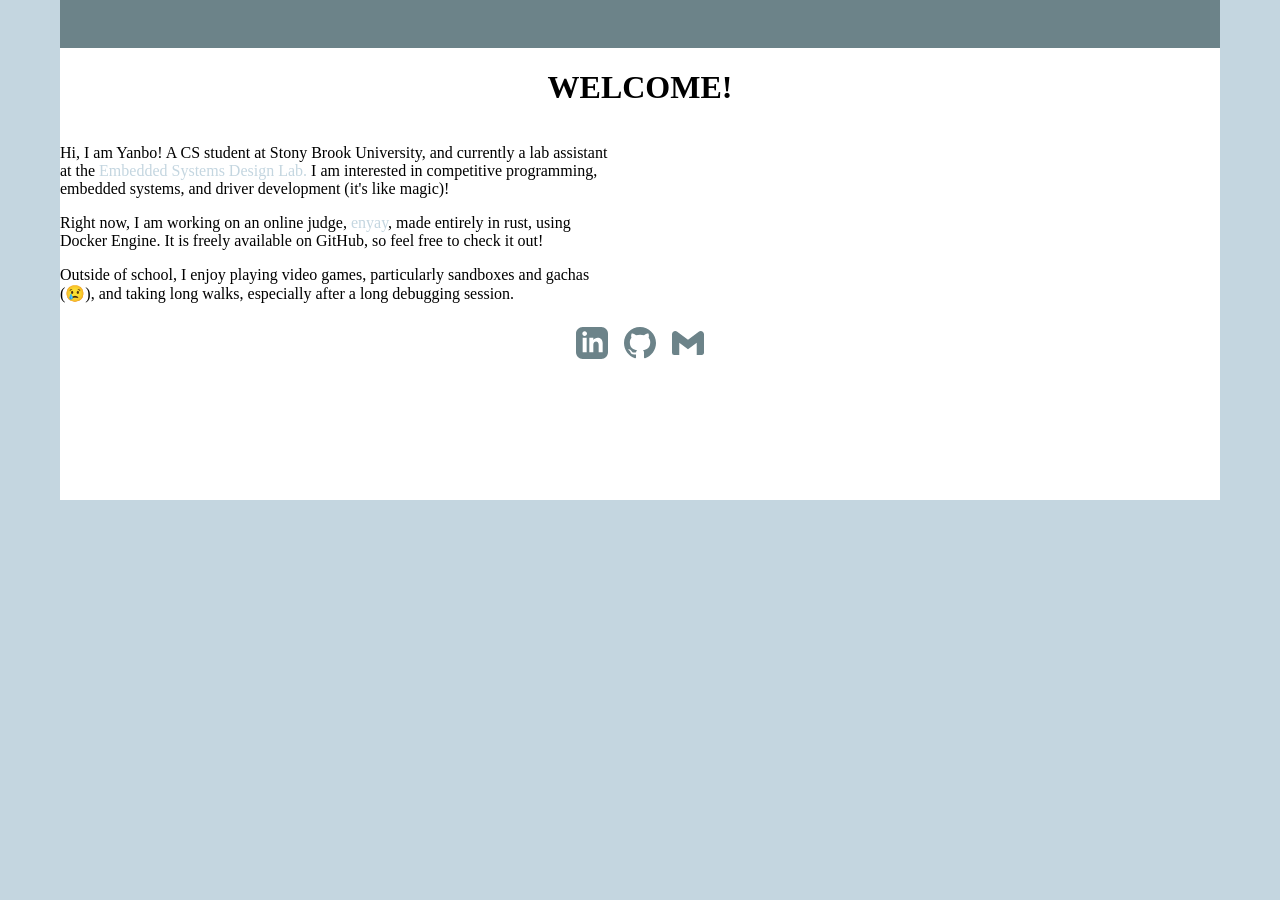
==== index.html @ bcbc1d5e "re-arranged website divs" ====
<!DOCTYPE html>
<html lang="en">
<head>
    <meta charset="UTF-8">
    <meta name="viewport" content="width=device-width, initial-scale=1.0">
    <link rel="icon" href="/assets/favicon.ico">
    <link rel="stylesheet" href="style.css">
    <title>yanbo's website</title>
</head>
<body>
    <div class="page">
        <div class="menu-panel">
        </div>
        <div class="content-panel">
            <div class="title-section">
                <h1>WELCOME!</h1>
            </div>
            <div class="content-section">
                <p>Hi, I am Yanbo! A CS student at Stony Brook University, and currently a lab assistant at the 
                <a href="https://www.stonybrook.edu/commcms/electrical/undergraduate/laboratories/teaching_labs/embedded-systems-lab">Embedded Systems Design Lab.</a>
                I am interested in competitive programming, embedded systems, and driver development (it's like magic)!
                </p>
    
                <p>
                    Right now, I am working on an online judge,  <a href="https://github.com/3nya/enyay-oj">enyay</a>,
                    made entirely in rust, using Docker Engine. It is freely available on GitHub, so feel free to check it out!
                </p>
                <p>Outside of school, I enjoy playing video games, particularly sandboxes and gachas (😢), and taking long walks,
                    especially after a long debugging session.
                </p>
            </div>

            <div class="contact-section">
                <a href="https://www.linkedin.com/in/yanbo-wang-297aa0345/" aria-label="LinkedIn">
                   <svg class="icon" viewBox="0 0 24 24">
                        <path d="M19 0h-14c-2.761 0-5 2.239-5 5v14c0 2.761 2.239 5 5 5h14c2.762 0 5-2.239 5-5v-14c0-2.761-2.238-5-5-5zm-11 19h-3v-11h3v11zm-1.5-12.268c-.966 0-1.75-.79-1.75-1.764s.784-1.764 1.75-1.764 1.75.79 1.75 1.764-.783 1.764-1.75 1.764zm13.5 12.268h-3v-5.604c0-3.368-4-3.113-4 0v5.604h-3v-11h3v1.765c1.396-2.586 7-2.777 7 2.476v6.759z"></path>
                   </svg>
                </a>
                <a href="https://github.com/Yanboww" aria-label="GitHub">
                    <svg class="icon" viewBox="0 0 16 16">
                        <path d="M8 0C3.58 0 0 3.58 0 8C0 11.54 2.29 14.53 5.47 15.59C5.87 15.66 6.02 15.42 6.02 15.21C6.02 15.02 6.01 14.39 6.01 13.72C4 14.09 3.48 13.23 3.32 12.78C3.23 12.55 2.84 11.84 2.5 11.65C2.22 11.5 1.82 11.13 2.49 11.12C3.12 11.11 3.57 11.7 3.72 11.94C4.44 13.15 5.59 12.81 6.05 12.6C6.12 12.08 6.33 11.73 6.56 11.53C4.78 11.33 2.92 10.64 2.92 7.58C2.92 6.71 3.23 5.99 3.74 5.43C3.66 5.23 3.38 4.41 3.82 3.31C3.82 3.31 4.49 3.1 6.02 4.13C6.66 3.95 7.34 3.86 8.02 3.86C8.7 3.86 9.38 3.95 10.02 4.13C11.55 3.09 12.22 3.31 12.22 3.31C12.66 4.41 12.38 5.23 12.3 5.43C12.81 5.99 13.12 6.7 13.12 7.58C13.12 10.65 11.25 11.33 9.47 11.53C9.76 11.78 10.01 12.26 10.01 13.01C10.01 14.08 10 14.94 10 15.21C10 15.42 10.15 15.67 10.55 15.59C13.71 14.53 16 11.53 16 8C16 3.58 12.42 0 8 0Z"></path>
                    </svg>
                </a>
                <a href="mailto:yanbo.wang.1@stonybrook.edu">
                    <svg class="icon" viewBox="0 0 24 24">
                        <path d="M24 5.457v13.909c0 .904-.732 1.636-1.636 1.636h-3.819V11.73L12 16.64l-6.545-4.91v9.273H1.636A1.636 1.636 0 0 1 0 19.366V5.457c0-2.023 2.309-3.178 3.927-1.964L5.455 4.64 12 9.548l6.545-4.91 1.528-1.145C21.69 2.28 24 3.434 24 5.457z"></path>
                    </svg>
                </a>
            </div>
        </div>
    </div>
<script src="app.js"></script>
</body>
</html>
---- style.css ----
:root{
    --accent: #6c8389;
    --accent-light: #c4d6e0;
    --filler: #FFF9C4;
}

body{
    margin: 0;
    background-color: var(--accent-light);
}

.menu-panel{
    background-color: var(--accent);
    width: 100%;
    min-height: 48px;
}

.page{
    width: min(1160px, 100vw);
    background-color: white;
    min-height: 500px;
    overflow-x: auto;
    overflow-y: auto;
    margin: 0 auto;
}

.title-section,
.contact-section{
    display: flex;
    justify-content: center;
}

.content-section{
    justify-self: center;
}

.icon{
    padding: 8px;
}

.page p{
    max-width: 70ch;
}

.icon{
    width: 32px;
    height: 32px;
    fill: var(--accent);
}

a{
    text-decoration: none;
    color: var(--accent-light);
}
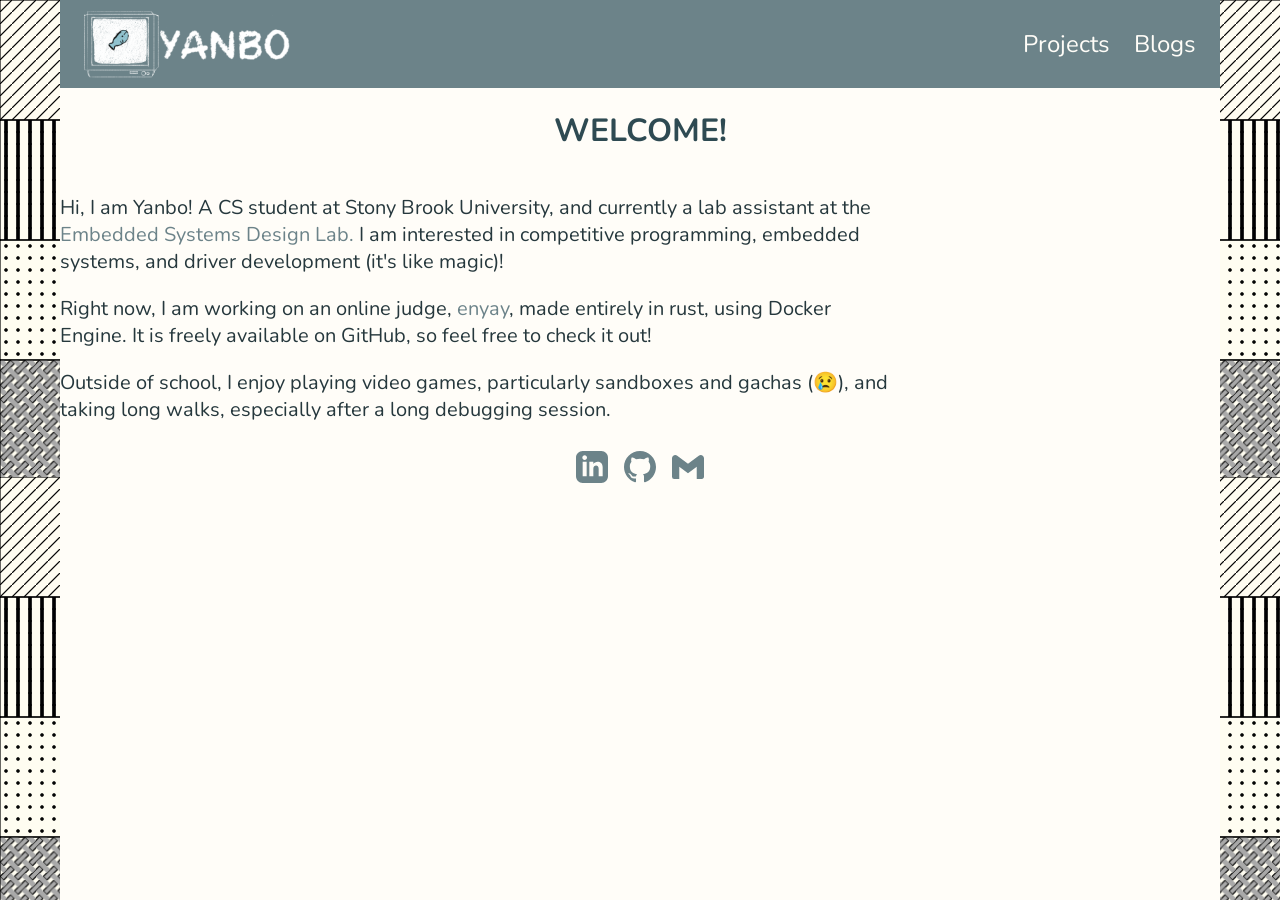
==== commit c4ad15de: "design update" ====
--- a/index.html
+++ b/index.html
@@ -5,11 +5,19 @@
     <meta name="viewport" content="width=device-width, initial-scale=1.0">
     <link rel="icon" href="/assets/favicon.ico">
     <link rel="stylesheet" href="style.css">
+    <link rel="preconnect" href="https://fonts.googleapis.com">
+    <link rel="preconnect" href="https://fonts.gstatic.com" crossorigin>
+    <link href="https://fonts.googleapis.com/css2?family=Nunito:wght@400;600;700&display=swap" rel="stylesheet">
     <title>yanbo's website</title>
 </head>
 <body>
     <div class="page">
         <div class="menu-panel">
+            <a href ="index.html"><img src="/assets/brand.png" alt="Yanbo"></a>
+            <nav>
+                <a href="projects.html">Projects</a>
+                <a href="blogs.html">Blogs</a>
+            </nav>
         </div>
         <div class="content-panel">
             <div class="title-section">
@@ -49,6 +57,8 @@
             </div>
         </div>
     </div>
-<script src="app.js"></script>
+<script>
+
+</script>
 </body>
 </html>
--- a/style.css
+++ b/style.css
@@ -1,27 +1,55 @@
 :root{
     --accent: #6c8389;
     --accent-light: #c4d6e0;
-    --filler: #FFF9C4;
+    --page: #FFFDF8;         
+    --text: #26383D;   
+    --contrast: #fffdf1;  
+    --heading: #2E4A52;
 }
 
 body{
     margin: 0;
-    background-color: var(--accent-light);
+    background-image: url("/assets/bg.png");
+    background-color: var(--contrast);
 }
 
-.menu-panel{
+.menu-panel {
     background-color: var(--accent);
     width: 100%;
-    min-height: 48px;
+    min-height: 88px;
+    display: flex;
+    align-items: center;
+    padding: 0 24px;
+    box-sizing: border-box;
+    font-size: 24px;
+}
+
+.menu-panel img{
+    height: 67px;
+    width: auto;
+    display: block;
+}
+
+.menu-panel nav{
+    margin-left: auto;
+    display: flex;
+    gap: 24px;
+}
+
+.menu-panel a{
+    text-decoration: none;
+    color: var(--page);
 }
 
 .page{
     width: min(1160px, 100vw);
-    background-color: white;
-    min-height: 500px;
+    background-color: var(--page);
+    min-height: 100dvh;
+    min-width: 700px;
     overflow-x: auto;
     overflow-y: auto;
     margin: 0 auto;
+    font-family: "Nunito", sans-serif;
 }
 
 .title-section,
@@ -50,5 +78,20 @@
 
 a{
     text-decoration: none;
+    color: var(--accent);
+}
+
+a:hover{
+
     color: var(--accent-light);
+}
+
+h1, h2, h3{
+    color: var(--heading);
+    font-weight: bold;
+}
+
+p{
+    font-size: 20px;
+    color: var(--text);
 }
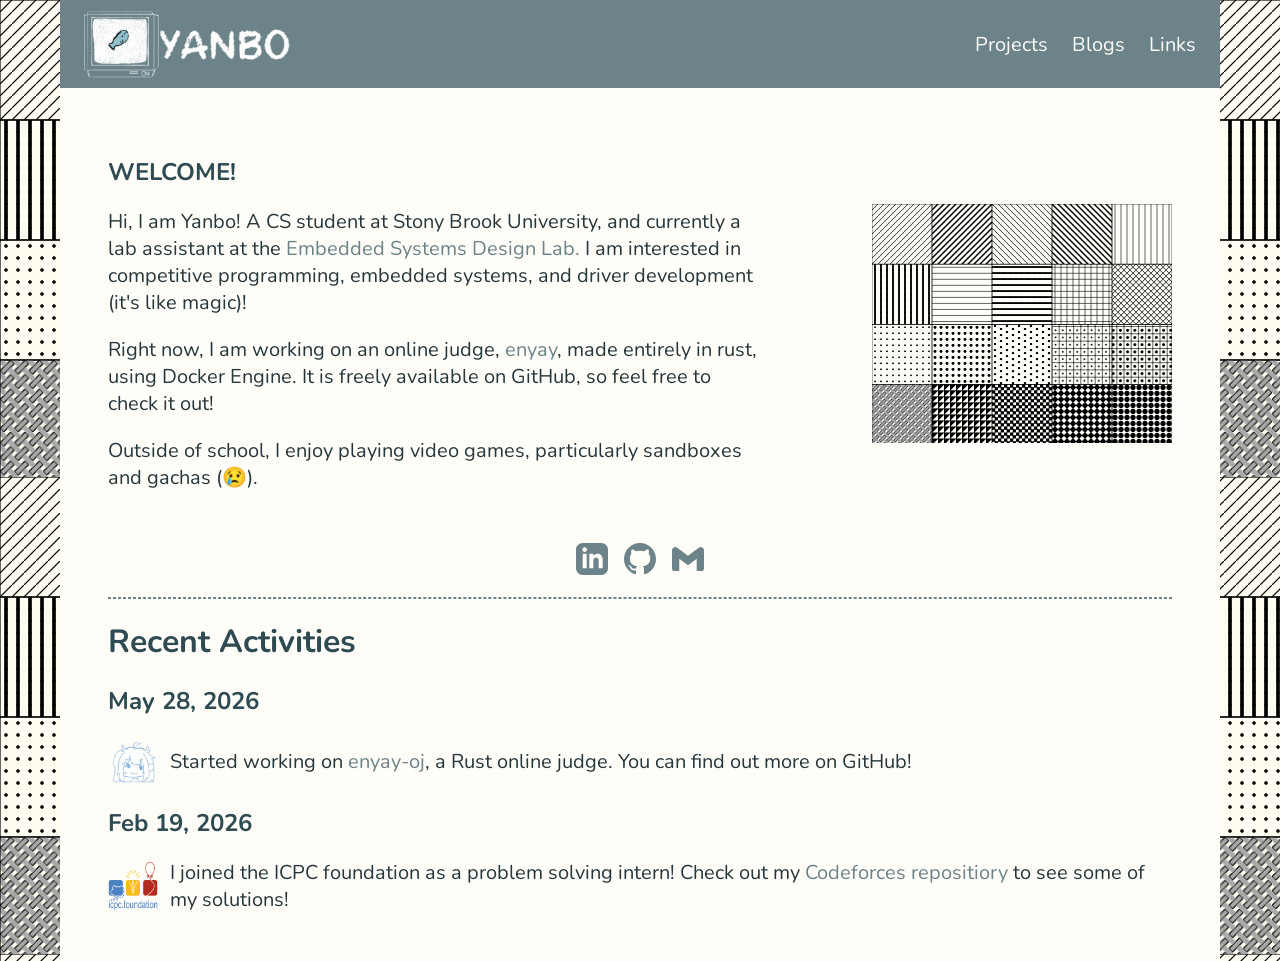
==== commit e20b2345: "placeholder final design" ====
--- a/index.html
+++ b/index.html
@@ -13,30 +13,33 @@
 <body>
     <div class="page">
         <div class="menu-panel">
-            <a href ="index.html"><img src="/assets/brand.png" alt="Yanbo"></a>
+            <a href ="index.html"><img src="assets/brand.png" alt="Yanbo"></a>
             <nav>
-                <a href="projects.html">Projects</a>
-                <a href="blogs.html">Blogs</a>
+                <a href="pages/projects.html">Projects</a>
+                <a href="pages/blogs.html">Blogs</a>
+                <a href="pages/links.html">Links</a>
             </nav>
         </div>
+
         <div class="content-panel">
-            <div class="title-section">
-                <h1>WELCOME!</h1>
-            </div>
-            <div class="content-section">
-                <p>Hi, I am Yanbo! A CS student at Stony Brook University, and currently a lab assistant at the 
-                <a href="https://www.stonybrook.edu/commcms/electrical/undergraduate/laboratories/teaching_labs/embedded-systems-lab">Embedded Systems Design Lab.</a>
-                I am interested in competitive programming, embedded systems, and driver development (it's like magic)!
-                </p>
+            <section class="content-section">
+                <div class="content-text">
+                    <h1>WELCOME!</h1>
+                    <p>Hi, I am Yanbo! A CS student at Stony Brook University, and currently a lab assistant at the 
+                    <a href="https://www.stonybrook.edu/commcms/electrical/undergraduate/laboratories/teaching_labs/embedded-systems-lab">Embedded Systems Design Lab.</a>
+                    I am interested in competitive programming, embedded systems, and driver development (it's like magic)!
+                    </p>
     
-                <p>
-                    Right now, I am working on an online judge,  <a href="https://github.com/3nya/enyay-oj">enyay</a>,
-                    made entirely in rust, using Docker Engine. It is freely available on GitHub, so feel free to check it out!
-                </p>
-                <p>Outside of school, I enjoy playing video games, particularly sandboxes and gachas (😢), and taking long walks,
-                    especially after a long debugging session.
-                </p>
-            </div>
+                    <p>
+                        Right now, I am working on an online judge,  <a href="https://github.com/3nya/enyay-oj">enyay</a>,
+                        made entirely in rust, using Docker Engine. It is freely available on GitHub, so feel free to check it out!
+                    </p>
+                    <p>Outside of school, I enjoy playing video games, particularly sandboxes and gachas (😢).
+                    </p>
+                </div>
+
+                <img class="hero-img" src="assets/bg.png">
+            </section>
 
             <div class="contact-section">
                 <a href="https://www.linkedin.com/in/yanbo-wang-297aa0345/" aria-label="LinkedIn">
@@ -55,6 +58,28 @@
                     </svg>
                 </a>
             </div>
+            <hr>
+
+            <div class="recent-activities">
+                <h1>Recent Activities</h1>
+
+                <section class = "news">
+                    <h2>May 28, 2026</h2>
+                    <div class="news-content">
+                        <img src="assets/enyay-mascot.png" alt="enyay" style="width: 50px; height: 50px;">
+                        <p>Started working on <a href="https://github.com/3nya/enyay-oj">enyay-oj</a>, a Rust online judge. You can find out more on GitHub!</p>
+                    </div>
+                </section>
+
+                <section class = "news">
+                    <h2>Feb 19, 2026</h2>
+                    <div class="news-content">
+                        <img src="assets/icpc.png" alt="icpc.foundation" style="width: 50px; height: 50px;">
+                        <p>I joined the ICPC foundation as a problem solving intern! Check out my <a href="https://github.com/Yanboww/Codeforces">Codeforces repositiory</a> to see some of my solutions!
+                        </p>
+                    </div>
+                </section>
+            </div>
         </div>
     </div>
 <script>
--- a/style.css
+++ b/style.css
@@ -9,7 +9,7 @@
 
 body{
     margin: 0;
-    background-image: url("/assets/bg.png");
+    background-image: url("assets/bg.png");
     background-color: var(--contrast);
 }
 
@@ -21,7 +21,7 @@
     align-items: center;
     padding: 0 24px;
     box-sizing: border-box;
-    font-size: 24px;
+    font-size: 20px;
 }
 
 .menu-panel img{
@@ -45,29 +45,54 @@
     width: min(1160px, 100vw);
     background-color: var(--page);
     min-height: 100dvh;
-    min-width: 700px;
     overflow-x: auto;
     overflow-y: auto;
     margin: 0 auto;
     font-family: "Nunito", sans-serif;
 }
 
-.title-section,
+.content-section {
+    display: grid;
+    grid-template-columns: minmax(0, 65ch) minmax(220px, 300px);
+    align-items: center;
+    justify-content: space-between;
+    gap: 18px;
+}
+
+.hero-img {
+    width: 100%;
+    height: auto;
+}
+
+.content-panel{
+    max-width: 1100px;
+    max-width: 125ch;
+    margin: 0 auto;
+    padding: 48px 48px;
+    box-sizing: border-box;
+}
+
 .contact-section{
     display: flex;
     justify-content: center;
+    margin-top: 24px ;
+}
+.news-content{
+    display: flex;
+    align-items: center;
+    gap: 12px;
 }
 
-.content-section{
-    justify-self: center;
+.news-content p{
+    margin: 0;
+}
+
+.news-content img{
+    flex-shrink: 0;
 }
 
 .icon{
     padding: 8px;
-}
-
-.page p{
-    max-width: 70ch;
 }
 
 .icon{
@@ -94,4 +119,19 @@
 p{
     font-size: 20px;
     color: var(--text);
+}
+
+hr{
+    border: 1px dashed var(--accent)
+}
+
+@media (max-width: 800px) {
+    .content-section {
+        grid-template-columns: 1fr;
+    }
+
+    .hero-img {
+        width: min(280px, 100%);
+        justify-self: center;
+    }
 }
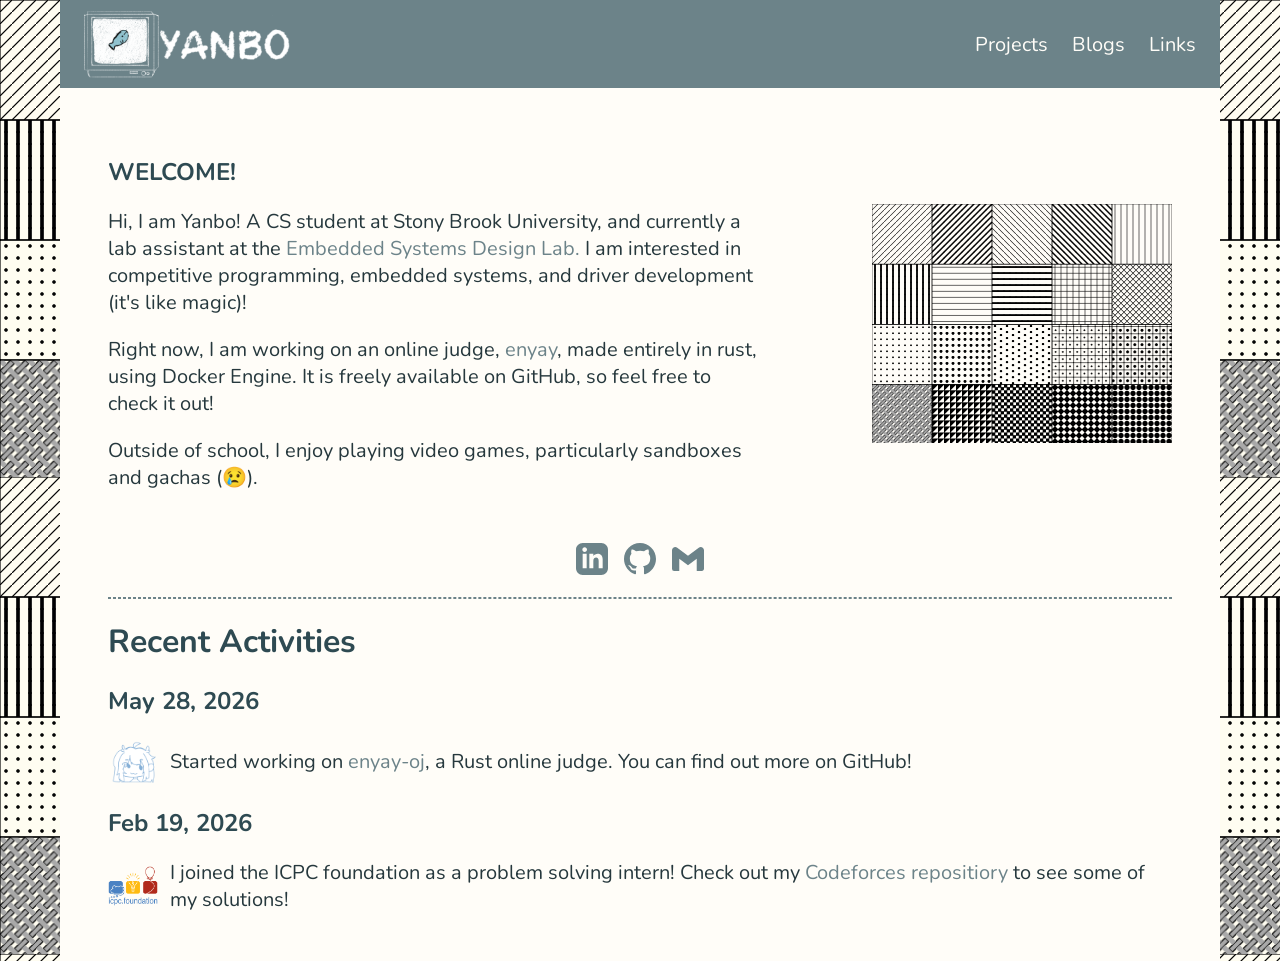
==== commit 33345f78: "hamburger menu for smaller screens" ====
--- a/index.html
+++ b/index.html
@@ -14,7 +14,17 @@
     <div class="page">
         <div class="menu-panel">
             <a href ="index.html"><img src="assets/brand.png" alt="Yanbo"></a>
-            <nav>
+            
+            <button class="nav-toggle"
+                aria-label="Toggle Navigation"
+                aria-expanded="false"
+                aria-controls="site-nav">
+                <span></span>
+                <span></span>
+                <span></span>
+            </button>
+
+            <nav id="site-nav">
                 <a href="pages/projects.html">Projects</a>
                 <a href="pages/blogs.html">Blogs</a>
                 <a href="pages/links.html">Links</a>
@@ -24,7 +34,7 @@
         <div class="content-panel">
             <section class="content-section">
                 <div class="content-text">
-                    <h1>WELCOME!</h1>
+                    <h1 class="page-title">WELCOME!</h1>
                     <p>Hi, I am Yanbo! A CS student at Stony Brook University, and currently a lab assistant at the 
                     <a href="https://www.stonybrook.edu/commcms/electrical/undergraduate/laboratories/teaching_labs/embedded-systems-lab">Embedded Systems Design Lab.</a>
                     I am interested in competitive programming, embedded systems, and driver development (it's like magic)!
@@ -74,7 +84,7 @@
                 <section class = "news">
                     <h2>Feb 19, 2026</h2>
                     <div class="news-content">
-                        <img src="assets/icpc.png" alt="icpc.foundation" style="width: 50px; height: 50px;">
+                        <img src="assets/icpc.png" alt="icpc.foundation" style="width: 50px; height: 40px;">
                         <p>I joined the ICPC foundation as a problem solving intern! Check out my <a href="https://github.com/Yanboww/Codeforces">Codeforces repositiory</a> to see some of my solutions!
                         </p>
                     </div>
@@ -82,8 +92,6 @@
             </div>
         </div>
     </div>
-<script>
-
-</script>
+<script src="app.js"></script>
 </body>
 </html>
--- a/style.css
+++ b/style.css
@@ -39,6 +39,10 @@
 .menu-panel a{
     text-decoration: none;
     color: var(--page);
+}
+
+.nav-toggle {
+    display: none;
 }
 
 .page{
@@ -134,4 +138,52 @@
         width: min(280px, 100%);
         justify-self: center;
     }
+
+    .page-title{
+        text-align: center;
+    }
+}
+
+@media (max-width: 700px){
+    .menu-panel{
+        position: relative;
+    }
+
+    .nav-toggle {
+        display: grid;
+        gap: 5px;
+        margin-left: auto;
+        padding: 8px;
+        border: 0;
+        background: transparent;
+        color: var(--page);
+        cursor: pointer;
+    }
+
+    .nav-toggle span {
+        width: 24px;
+        height: 2px;
+        background: currentColor;
+    }
+
+    .menu-panel nav{
+        display: none;
+        position: absolute;
+        top: 100%;
+        left: 0;
+        right: 0;
+        margin: 0;
+        padding: 16px 24px;
+        flex-direction: column;
+        background-color: var(--accent);
+        align-items: center;
+    }
+
+    .menu-panel nav.is-open{
+        display: flex;
+    }
+
+    .menu-panel a{
+        font-size: 24px;
+    }
 }
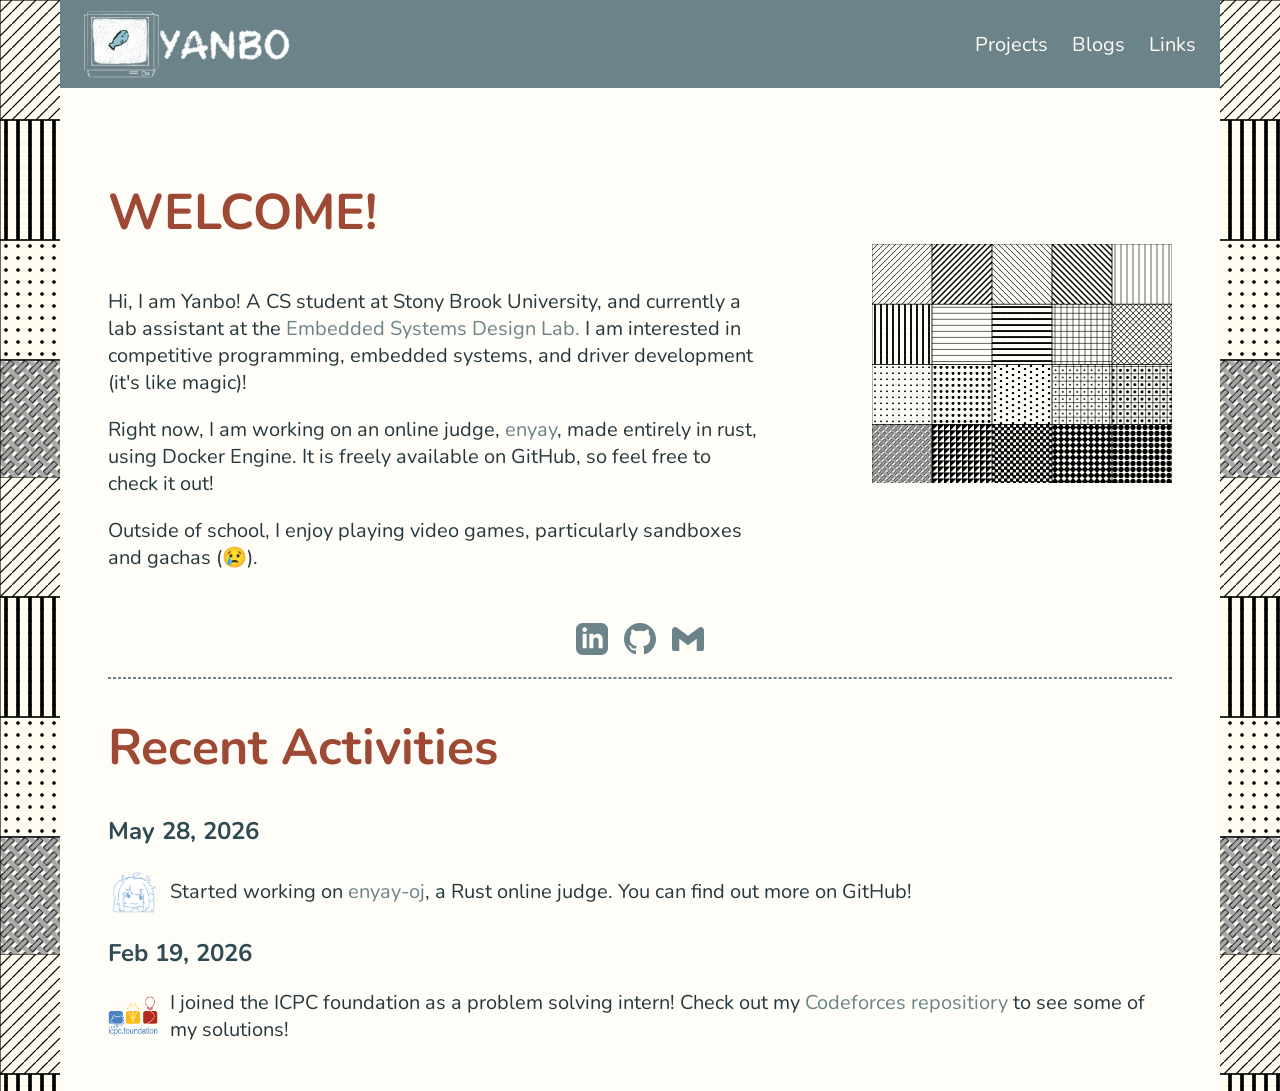
==== commit 05ca30f9: "project page" ====
--- a/index.html
+++ b/index.html
@@ -71,7 +71,7 @@
             <hr>
 
             <div class="recent-activities">
-                <h1>Recent Activities</h1>
+                <h1 class="page-title" >Recent Activities</h1>
 
                 <section class = "news">
                     <h2>May 28, 2026</h2>
--- a/style.css
+++ b/style.css
@@ -3,7 +3,8 @@
     --accent-light: #c4d6e0;
     --page: #FFFDF8;         
     --text: #26383D;   
-    --contrast: #fffdf1;  
+    --contrast: #fffdf1;
+    --heading-main: #9D4934;  
     --heading: #2E4A52;
 }
 
@@ -63,7 +64,27 @@
     gap: 18px;
 }
 
-.hero-img {
+.project-section {
+    display: grid;
+    grid-template-columns: 240px minmax(0, 1fr);
+    align-items: center;
+    gap: 24px;
+    padding: 24px 0;
+}
+
+.project-section h2{
+    margin: 0 0 8px;
+}
+
+.project-section h2:hover{
+    color: var(--accent-light);
+}
+
+.project-section p {
+    margin: 0;
+}
+
+.hero-img, .project-logo {
     width: 100%;
     height: auto;
 }
@@ -115,7 +136,13 @@
     color: var(--accent-light);
 }
 
-h1, h2, h3{
+h1{
+    color: var(--heading-main);
+    font-weight: bold;
+    font-size: 50px;
+}
+
+h2, h3{
     color: var(--heading);
     font-weight: bold;
 }
@@ -129,18 +156,43 @@
     border: 1px dashed var(--accent)
 }
 
+.more-next{
+    display: block;
+    width: 100px;
+    height: auto;
+    margin: 32px auto;
+}
+
 @media (max-width: 800px) {
-    .content-section {
+    .content-section, .project-section {
         grid-template-columns: 1fr;
     }
 
-    .hero-img {
+    .project-section > a{
+        display: flex;
+        justify-content: center;
+    }
+
+    .project-logo {
+        display: block;
+    }
+
+    .hero-img, .project-logo {
         width: min(280px, 100%);
+        height: auto;
         justify-self: center;
     }
 
     .page-title{
         text-align: center;
+    }
+
+    .content-panel p, h2, h3{
+        text-align: center;
+    }
+
+    h1{
+        font-size: 42px;
     }
 }
 
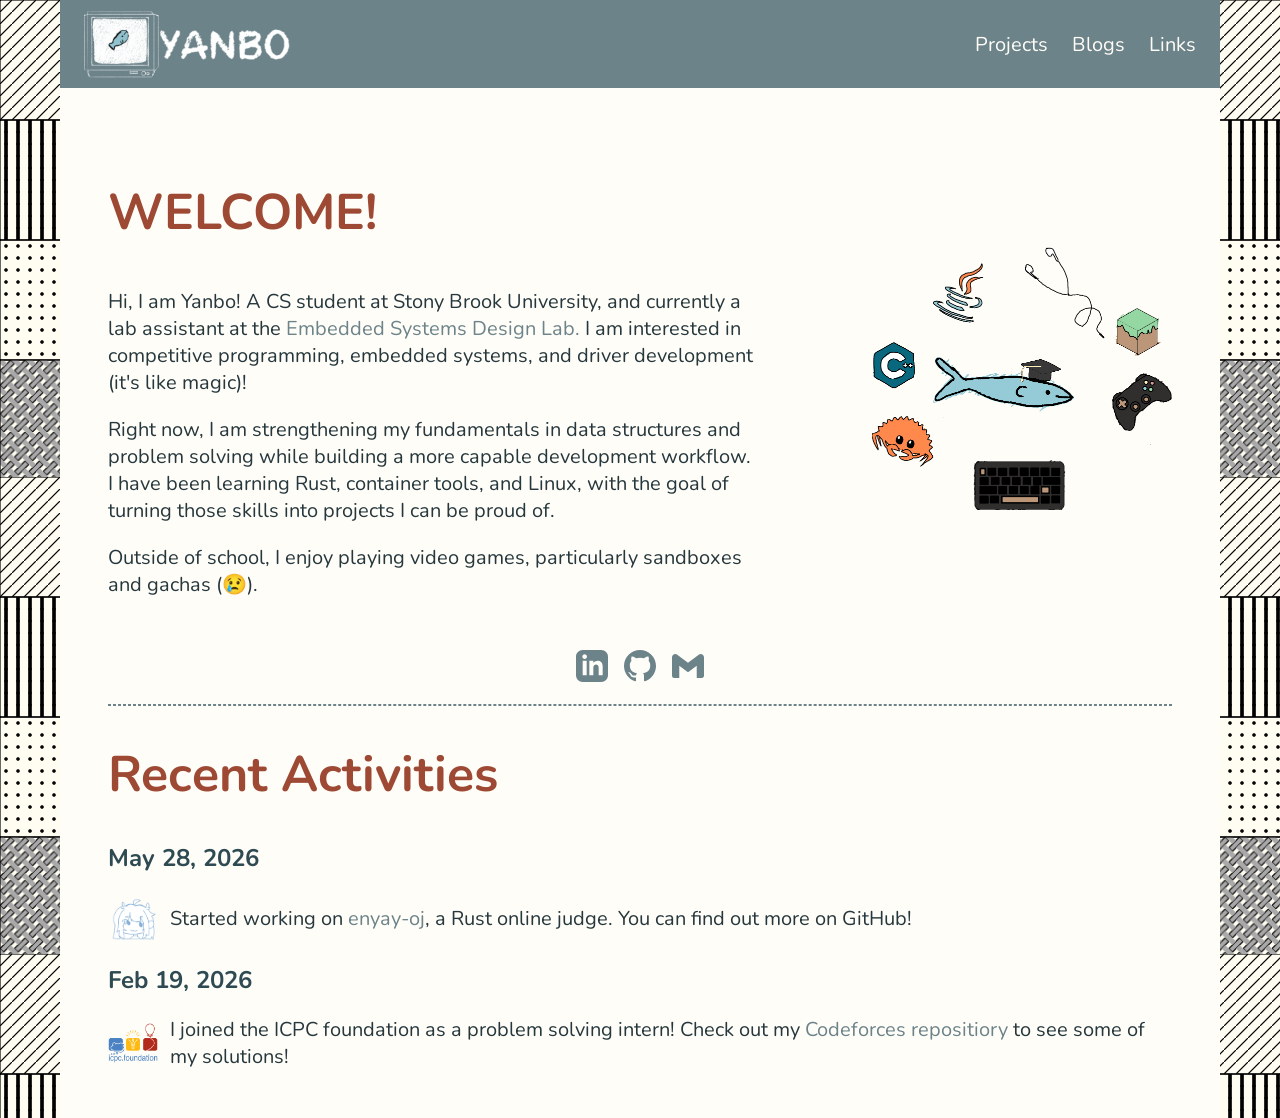
==== commit 81d5c9be: "finishing touches + new assets" ====
--- a/index.html
+++ b/index.html
@@ -3,7 +3,7 @@
 <head>
     <meta charset="UTF-8">
     <meta name="viewport" content="width=device-width, initial-scale=1.0">
-    <link rel="icon" href="/assets/favicon.ico">
+    <link rel="icon" href="assets/favicon.ico">
     <link rel="stylesheet" href="style.css">
     <link rel="preconnect" href="https://fonts.googleapis.com">
     <link rel="preconnect" href="https://fonts.gstatic.com" crossorigin>
@@ -41,14 +41,16 @@
                     </p>
     
                     <p>
-                        Right now, I am working on an online judge,  <a href="https://github.com/3nya/enyay-oj">enyay</a>,
-                        made entirely in rust, using Docker Engine. It is freely available on GitHub, so feel free to check it out!
+                        Right now, I am strengthening my fundamentals in data structures and problem solving while building 
+                        a more capable development workflow. I have been learning Rust, container tools, and Linux, with the 
+                        goal of turning those skills into projects I can be proud of.
                     </p>
+
                     <p>Outside of school, I enjoy playing video games, particularly sandboxes and gachas (😢).
                     </p>
                 </div>
 
-                <img class="hero-img" src="assets/bg.png">
+                <img class="hero-img" src="assets/hero-img.png">
             </section>
 
             <div class="contact-section">
@@ -71,7 +73,7 @@
             <hr>
 
             <div class="recent-activities">
-                <h1 class="page-title" >Recent Activities</h1>
+                <h1 class="page-title sub-title" >Recent Activities</h1>
 
                 <section class = "news">
                     <h2>May 28, 2026</h2>
--- a/style.css
+++ b/style.css
@@ -102,6 +102,7 @@
     justify-content: center;
     margin-top: 24px ;
 }
+
 .news-content{
     display: flex;
     align-items: center;
@@ -158,9 +159,27 @@
 
 .more-next{
     display: block;
+    width: 220px;
+    max-width: calc(100% - 48px);
+    height: auto;
+    margin: 48px auto;
+}
+
+.footer-icon{
+    display: block;
     width: 100px;
     height: auto;
-    margin: 32px auto;
+    cursor: pointer;
+    transform-origin: center;
+}
+
+.footer-area{
+    width: 230px;
+    height: 230px;
+    margin: -32px auto 32px;
+    display: grid;
+    place-items: center;
+    overflow: clip;
 }
 
 @media (max-width: 800px) {
@@ -185,6 +204,10 @@
 
     .page-title{
         text-align: center;
+    }
+
+    .sub-title{
+        font-size: 32px;
     }
 
     .content-panel p, h2, h3{
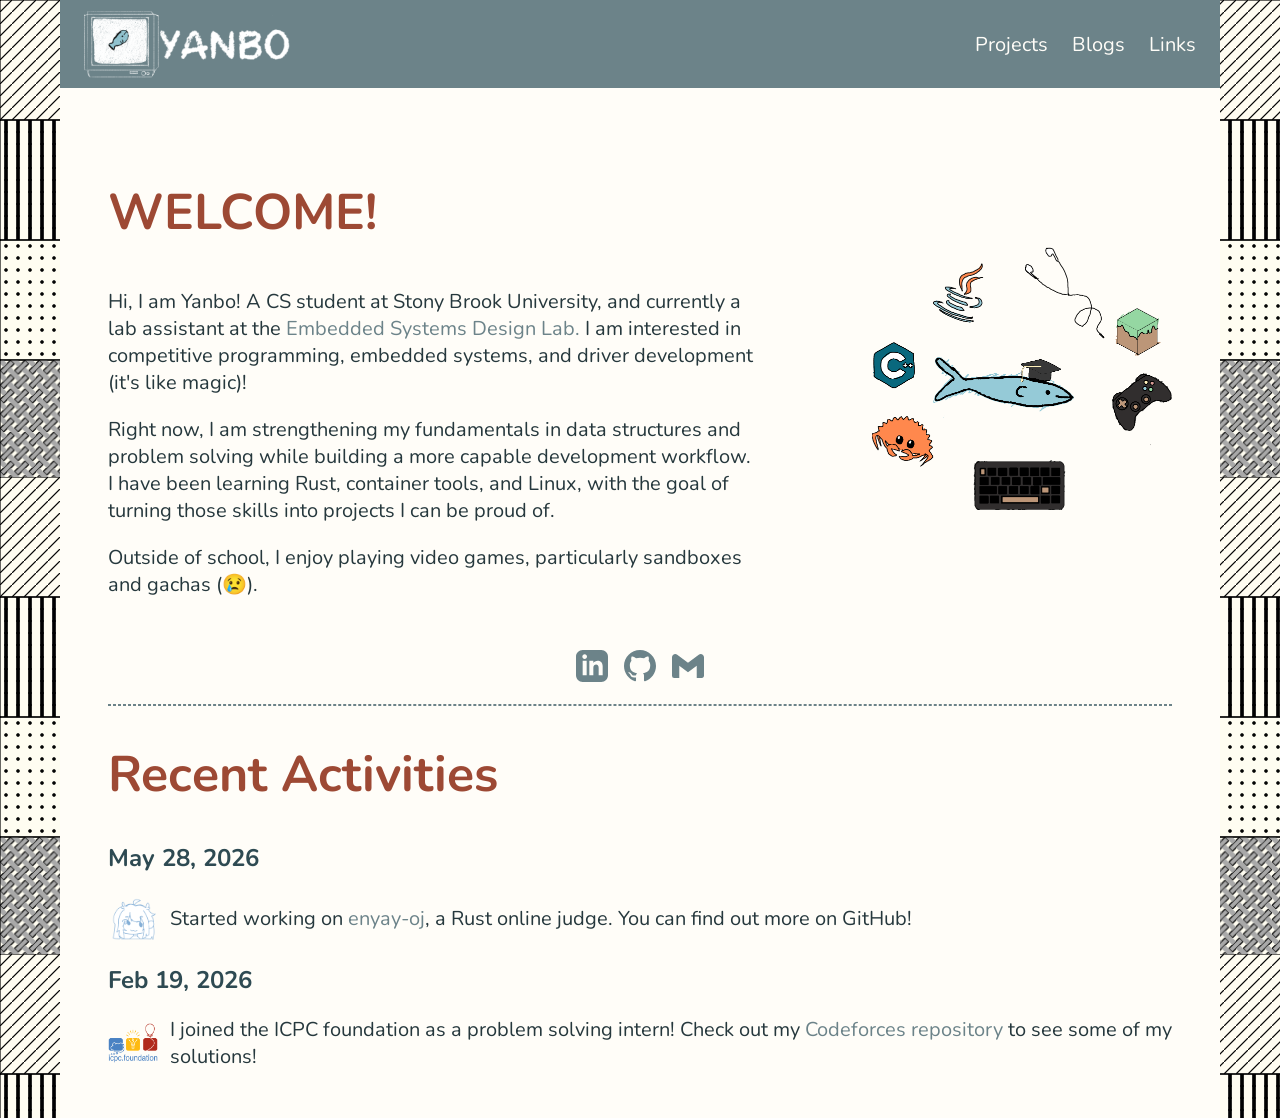
==== commit 4f9dbc0d: "typo/wrong links" ====
--- a/index.html
+++ b/index.html
@@ -87,7 +87,7 @@
                     <h2>Feb 19, 2026</h2>
                     <div class="news-content">
                         <img src="assets/icpc.png" alt="icpc.foundation" style="width: 50px; height: 40px;">
-                        <p>I joined the ICPC foundation as a problem solving intern! Check out my <a href="https://github.com/Yanboww/Codeforces">Codeforces repositiory</a> to see some of my solutions!
+                        <p>I joined the ICPC foundation as a problem solving intern! Check out my <a href="https://github.com/Yanboww/Codeforces">Codeforces repository</a> to see some of my solutions!
                         </p>
                     </div>
                 </section>
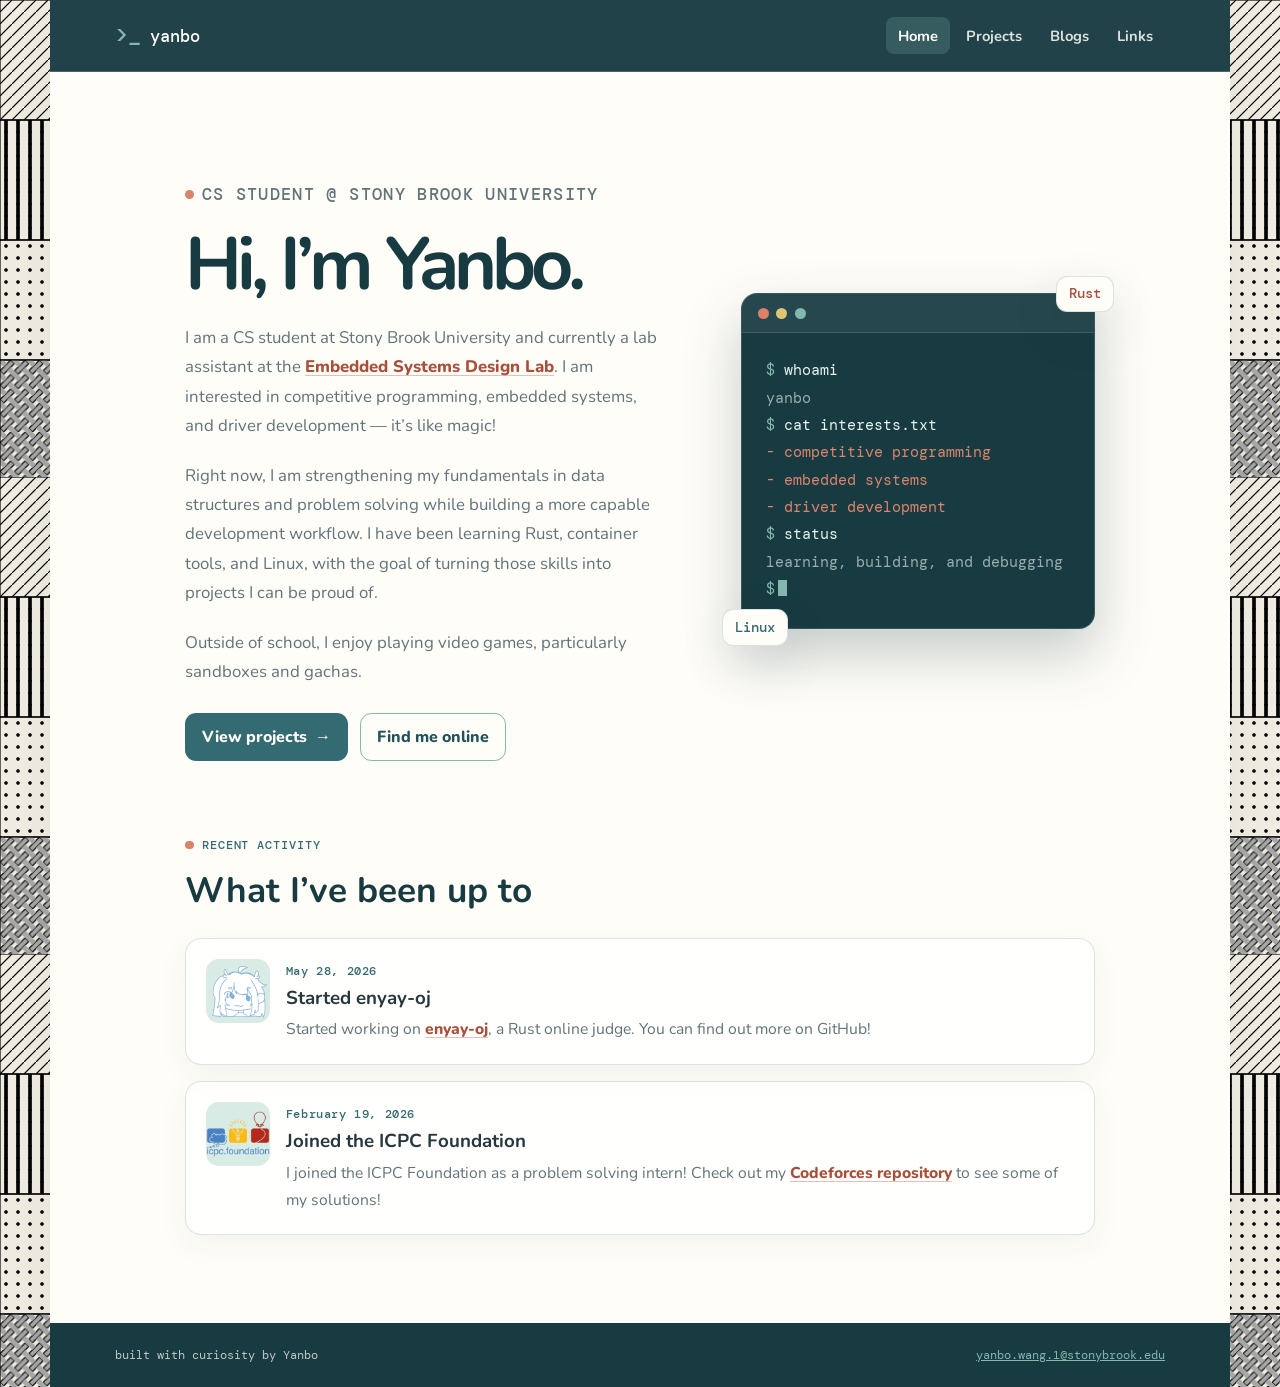
==== commit fd622157: "Updated Site Design. WIP" ====
--- a/index.html
+++ b/index.html
@@ -1,99 +1,104 @@
-<!DOCTYPE html>
+<!doctype html>
 <html lang="en">
-<head>
-    <meta charset="UTF-8">
-    <meta name="viewport" content="width=device-width, initial-scale=1.0">
+  <head>
+    <meta charset="utf-8">
+    <meta name="viewport" content="width=device-width, initial-scale=1">
+    <meta name="description" content="Yanbo is a computer science student interested in competitive programming, embedded systems, and driver development.">
     <link rel="icon" href="assets/favicon.ico">
     <link rel="stylesheet" href="style.css">
-    <link rel="preconnect" href="https://fonts.googleapis.com">
-    <link rel="preconnect" href="https://fonts.gstatic.com" crossorigin>
-    <link href="https://fonts.googleapis.com/css2?family=Nunito:wght@400;600;700&display=swap" rel="stylesheet">
-    <title>yanbo's website</title>
-</head>
-<body>
-    <div class="page">
-        <div class="menu-panel">
-            <a href ="index.html"><img src="assets/brand.png" alt="Yanbo"></a>
-            
-            <button class="nav-toggle"
-                aria-label="Toggle Navigation"
-                aria-expanded="false"
-                aria-controls="site-nav">
-                <span></span>
-                <span></span>
-                <span></span>
-            </button>
+    <title>Yanbo — Computer Science Student</title>
+  </head>
+  <body>
+    <div class="site-shell">
+      <header class="site-header">
+        <a class="brand" href="index.html" aria-label="Yanbo home">
+          <span class="brand-mark" aria-hidden="true">&gt;_</span>
+          yanbo
+        </a>
+        <button class="nav-toggle" type="button" aria-label="Toggle navigation" aria-expanded="false" aria-controls="site-nav">
+          <span></span><span></span><span></span>
+        </button>
+        <nav class="site-nav" id="site-nav" aria-label="Main navigation">
+          <a href="index.html" aria-current="page">Home</a>
+          <a href="pages/projects.html">Projects</a>
+          <a href="pages/blogs.html">Blogs</a>
+          <a href="pages/links.html">Links</a>
+        </nav>
+      </header>
 
-            <nav id="site-nav">
-                <a href="pages/projects.html">Projects</a>
-                <a href="pages/blogs.html">Blogs</a>
-                <a href="pages/links.html">Links</a>
-            </nav>
-        </div>
+      <main class="page-content">
+        <section class="hero" aria-labelledby="welcome-title">
+          <div class="hero-copy">
+            <p class="eyebrow">CS Student @ Stony Brook University</p>
+            <h1 class="page-title" id="welcome-title">Hi, I’m Yanbo.</h1>
+            <p>
+              I am a CS student at Stony Brook University and currently a lab assistant at the
+              <a class="text-link" href="https://www.stonybrook.edu/commcms/electrical/undergraduate/laboratories/teaching_labs/embedded-systems-lab">Embedded Systems Design Lab</a>.
+              I am interested in competitive programming, embedded systems, and driver development — it’s like magic!
+            </p>
+            <p>
+              Right now, I am strengthening my fundamentals in data structures and problem solving while building a more capable development workflow. I have been learning Rust, container tools, and Linux, with the goal of turning those skills into projects I can be proud of.
+            </p>
+            <p>Outside of school, I enjoy playing video games, particularly sandboxes and gachas.</p>
+            <div class="hero-actions">
+              <a class="button button-primary" href="pages/projects.html">View projects <span aria-hidden="true">→</span></a>
+              <a class="button button-secondary" href="pages/links.html">Find me online</a>
+            </div>
+          </div>
 
-        <div class="content-panel">
-            <section class="content-section">
-                <div class="content-text">
-                    <h1 class="page-title">WELCOME!</h1>
-                    <p>Hi, I am Yanbo! A CS student at Stony Brook University, and currently a lab assistant at the 
-                    <a href="https://www.stonybrook.edu/commcms/electrical/undergraduate/laboratories/teaching_labs/embedded-systems-lab">Embedded Systems Design Lab.</a>
-                    I am interested in competitive programming, embedded systems, and driver development (it's like magic)!
-                    </p>
-    
-                    <p>
-                        Right now, I am strengthening my fundamentals in data structures and problem solving while building 
-                        a more capable development workflow. I have been learning Rust, container tools, and Linux, with the 
-                        goal of turning those skills into projects I can be proud of.
-                    </p>
+          <div class="terminal-window" aria-label="A terminal summary of Yanbo’s interests">
+            <div class="terminal-bar" aria-hidden="true">
+              <span class="terminal-dot"></span><span class="terminal-dot"></span><span class="terminal-dot"></span>
+            </div>
+            <div class="terminal-body">
+              <div><span class="terminal-prompt">$</span> whoami</div>
+              <div class="terminal-muted">yanbo</div>
+              <div><span class="terminal-prompt">$</span> cat interests.txt</div>
+              <div class="terminal-accent">- competitive programming</div>
+              <div class="terminal-accent">- embedded systems</div>
+              <div class="terminal-accent">- driver development</div>
+              <div><span class="terminal-prompt">$</span> status</div>
+              <div class="terminal-muted">learning, building, and debugging</div>
+              <div><span class="terminal-prompt">$</span><span class="cursor" aria-hidden="true"></span></div>
+            </div>
+            <span class="floating-tag floating-tag--top">Rust</span>
+            <span class="floating-tag floating-tag--bottom">Linux</span>
+          </div>
+        </section>
 
-                    <p>Outside of school, I enjoy playing video games, particularly sandboxes and gachas (😢).
-                    </p>
-                </div>
+        <section aria-labelledby="activity-title">
+          <div class="section-heading">
+            <div>
+              <p class="eyebrow">Recent activity</p>
+              <h2 id="activity-title">What I’ve been up to</h2>
+            </div>
+          </div>
+          <div class="activity-list">
+            <article class="activity-card">
+              <div class="activity-image"><img src="assets/enyay-mascot.png" alt="Enyay mascot"></div>
+              <div class="activity-copy">
+                <span class="activity-date">May 28, 2026</span>
+                <h3>Started enyay-oj</h3>
+                <p>Started working on <a class="text-link" href="https://github.com/3nya/enyay-oj">enyay-oj</a>, a Rust online judge. You can find out more on GitHub!</p>
+              </div>
+            </article>
+            <article class="activity-card">
+              <div class="activity-image"><img src="assets/icpc.png" alt="ICPC Foundation logo"></div>
+              <div class="activity-copy">
+                <span class="activity-date">February 19, 2026</span>
+                <h3>Joined the ICPC Foundation</h3>
+                <p>I joined the ICPC Foundation as a problem solving intern! Check out my <a class="text-link" href="https://github.com/Yanboww/Codeforces">Codeforces repository</a> to see some of my solutions!</p>
+              </div>
+            </article>
+          </div>
+        </section>
+      </main>
 
-                <img class="hero-img" src="assets/hero-img.png">
-            </section>
-
-            <div class="contact-section">
-                <a href="https://www.linkedin.com/in/yanbo-wang-297aa0345/" aria-label="LinkedIn">
-                   <svg class="icon" viewBox="0 0 24 24">
-                        <path d="M19 0h-14c-2.761 0-5 2.239-5 5v14c0 2.761 2.239 5 5 5h14c2.762 0 5-2.239 5-5v-14c0-2.761-2.238-5-5-5zm-11 19h-3v-11h3v11zm-1.5-12.268c-.966 0-1.75-.79-1.75-1.764s.784-1.764 1.75-1.764 1.75.79 1.75 1.764-.783 1.764-1.75 1.764zm13.5 12.268h-3v-5.604c0-3.368-4-3.113-4 0v5.604h-3v-11h3v1.765c1.396-2.586 7-2.777 7 2.476v6.759z"></path>
-                   </svg>
-                </a>
-                <a href="https://github.com/Yanboww" aria-label="GitHub">
-                    <svg class="icon" viewBox="0 0 16 16">
-                        <path d="M8 0C3.58 0 0 3.58 0 8C0 11.54 2.29 14.53 5.47 15.59C5.87 15.66 6.02 15.42 6.02 15.21C6.02 15.02 6.01 14.39 6.01 13.72C4 14.09 3.48 13.23 3.32 12.78C3.23 12.55 2.84 11.84 2.5 11.65C2.22 11.5 1.82 11.13 2.49 11.12C3.12 11.11 3.57 11.7 3.72 11.94C4.44 13.15 5.59 12.81 6.05 12.6C6.12 12.08 6.33 11.73 6.56 11.53C4.78 11.33 2.92 10.64 2.92 7.58C2.92 6.71 3.23 5.99 3.74 5.43C3.66 5.23 3.38 4.41 3.82 3.31C3.82 3.31 4.49 3.1 6.02 4.13C6.66 3.95 7.34 3.86 8.02 3.86C8.7 3.86 9.38 3.95 10.02 4.13C11.55 3.09 12.22 3.31 12.22 3.31C12.66 4.41 12.38 5.23 12.3 5.43C12.81 5.99 13.12 6.7 13.12 7.58C13.12 10.65 11.25 11.33 9.47 11.53C9.76 11.78 10.01 12.26 10.01 13.01C10.01 14.08 10 14.94 10 15.21C10 15.42 10.15 15.67 10.55 15.59C13.71 14.53 16 11.53 16 8C16 3.58 12.42 0 8 0Z"></path>
-                    </svg>
-                </a>
-                <a href="mailto:yanbo.wang.1@stonybrook.edu">
-                    <svg class="icon" viewBox="0 0 24 24">
-                        <path d="M24 5.457v13.909c0 .904-.732 1.636-1.636 1.636h-3.819V11.73L12 16.64l-6.545-4.91v9.273H1.636A1.636 1.636 0 0 1 0 19.366V5.457c0-2.023 2.309-3.178 3.927-1.964L5.455 4.64 12 9.548l6.545-4.91 1.528-1.145C21.69 2.28 24 3.434 24 5.457z"></path>
-                    </svg>
-                </a>
-            </div>
-            <hr>
-
-            <div class="recent-activities">
-                <h1 class="page-title sub-title" >Recent Activities</h1>
-
-                <section class = "news">
-                    <h2>May 28, 2026</h2>
-                    <div class="news-content">
-                        <img src="assets/enyay-mascot.png" alt="enyay" style="width: 50px; height: 50px;">
-                        <p>Started working on <a href="https://github.com/3nya/enyay-oj">enyay-oj</a>, a Rust online judge. You can find out more on GitHub!</p>
-                    </div>
-                </section>
-
-                <section class = "news">
-                    <h2>Feb 19, 2026</h2>
-                    <div class="news-content">
-                        <img src="assets/icpc.png" alt="icpc.foundation" style="width: 50px; height: 40px;">
-                        <p>I joined the ICPC foundation as a problem solving intern! Check out my <a href="https://github.com/Yanboww/Codeforces">Codeforces repository</a> to see some of my solutions!
-                        </p>
-                    </div>
-                </section>
-            </div>
-        </div>
+      <footer class="site-footer">
+        <span>built with curiosity by Yanbo</span>
+        <a href="mailto:yanbo.wang.1@stonybrook.edu">yanbo.wang.1@stonybrook.edu</a>
+      </footer>
     </div>
-<script src="app.js"></script>
-</body>
+    <script src="app.js"></script>
+  </body>
 </html>
--- a/style.css
+++ b/style.css
@@ -1,264 +1,455 @@
-:root{
-    --accent: #6c8389;
-    --accent-light: #c4d6e0;
-    --page: #FFFDF8;         
-    --text: #26383D;   
-    --contrast: #fffdf1;
-    --heading-main: #9D4934;  
-    --heading: #2E4A52;
-}
-
-body{
-    margin: 0;
-    background-image: url("assets/bg.png");
-    background-color: var(--contrast);
-}
-
-.menu-panel {
-    background-color: var(--accent);
-    width: 100%;
-    min-height: 88px;
-    display: flex;
-    align-items: center;
-    padding: 0 24px;
-    box-sizing: border-box;
-    font-size: 20px;
-}
-
-.menu-panel img{
-    height: 67px;
-    width: auto;
-    display: block;
-}
-
-.menu-panel nav{
-    margin-left: auto;
-    display: flex;
-    gap: 24px;
-}
-
-.menu-panel a{
-    text-decoration: none;
-    color: var(--page);
+@import url("https://fonts.googleapis.com/css2?family=DM+Mono:wght@400;500&family=Nunito:wght@400;600;700;800&display=swap");
+
+:root {
+  --cream: #fffdf8;
+  --cream-dark: #f3eee3;
+  --teal-900: #183b42;
+  --teal-800: #24515a;
+  --teal-700: #346a72;
+  --teal-400: #82b8ad;
+  --teal-200: #d9ebe5;
+  --terracotta: #a94f39;
+  --terracotta-light: #d9856d;
+  --ink: #26383d;
+  --muted: #61747a;
+  --border: rgba(52, 106, 114, 0.18);
+  --shadow: 0 18px 50px rgba(24, 59, 66, 0.12);
+  --font-display: "Nunito", sans-serif;
+  --font-mono: "DM Mono", monospace;
+}
+
+* { box-sizing: border-box; }
+html { scroll-behavior: smooth; }
+
+body {
+  min-width: 320px;
+  margin: 0;
+  color: var(--ink);
+  background: var(--cream-dark) url("assets/bg.png") repeat;
+  font-family: var(--font-display);
+}
+
+a { color: inherit; }
+img { display: block; max-width: 100%; }
+
+.site-shell {
+  width: min(1180px, 100%);
+  min-height: 100vh;
+  margin: 0 auto;
+  overflow: hidden;
+  background: var(--cream);
+  box-shadow: 0 0 80px rgba(24, 59, 66, 0.08);
+}
+
+.site-header {
+  position: sticky;
+  top: 0;
+  z-index: 10;
+  display: flex;
+  align-items: center;
+  min-height: 72px;
+  padding: 0 5.5%;
+  border-bottom: 1px solid rgba(255, 253, 248, 0.18);
+  background: rgba(24, 59, 66, 0.96);
+  color: var(--cream);
+  backdrop-filter: blur(14px);
+}
+
+.brand {
+  display: inline-flex;
+  align-items: center;
+  gap: 0.6rem;
+  color: var(--cream);
+  font-family: var(--font-mono);
+  font-size: 1.08rem;
+  font-weight: 500;
+  text-decoration: none;
+}
+
+.brand-mark { color: var(--teal-400); font-size: 1.35rem; }
+
+.site-nav { display: flex; gap: 0.25rem; margin-left: auto; }
+
+.site-nav a {
+  padding: 0.55rem 0.75rem;
+  border-radius: 0.5rem;
+  color: rgba(255, 253, 248, 0.85);
+  font-size: 0.92rem;
+  font-weight: 700;
+  text-decoration: none;
+  transition: background-color 160ms ease, color 160ms ease;
+}
+
+.site-nav a:hover,
+.site-nav a[aria-current="page"] {
+  color: var(--cream);
+  background: rgba(130, 184, 173, 0.22);
 }
 
 .nav-toggle {
+  display: none;
+  margin-left: auto;
+  padding: 0.5rem;
+  border: 0;
+  border-radius: 0.45rem;
+  background: transparent;
+  color: var(--cream);
+  cursor: pointer;
+}
+
+.nav-toggle span {
+  display: block;
+  width: 1.45rem;
+  height: 2px;
+  margin: 4px;
+  background: currentColor;
+}
+
+.page-content {
+  width: min(1040px, 100%);
+  margin: 0 auto;
+  padding: clamp(3rem, 7vw, 5.5rem) 5.5%;
+}
+
+.eyebrow {
+  display: inline-flex;
+  gap: 0.5rem;
+  align-items: center;
+  margin: 0 0 0.8rem;
+  color: var(--teal-700);
+  font-family: var(--font-mono);
+  font-size: 0.75rem;
+  font-weight: 500;
+  letter-spacing: 0.08em;
+  text-transform: uppercase;
+}
+
+.eyebrow::before {
+  width: 0.55rem;
+  height: 0.55rem;
+  border-radius: 50%;
+  background: var(--terracotta-light);
+  content: "";
+}
+
+.page-title {
+  max-width: 16ch;
+  margin: 0;
+  color: var(--teal-900);
+  font-size: clamp(2.4rem, 6vw, 4.6rem);
+  line-height: 1;
+  letter-spacing: -0.065em;
+}
+
+.page-intro {
+  max-width: 62ch;
+  margin: 1.2rem 0 0;
+  color: var(--muted);
+  font-size: 1.1rem;
+  line-height: 1.7;
+}
+
+.page-spaced {
+  margin-top: 2.5rem;
+}
+
+.hero {
+  display: grid;
+  grid-template-columns: minmax(0, 1.15fr) minmax(290px, 0.85fr);
+  gap: clamp(2.5rem, 6vw, 5rem);
+  align-items: center;
+  min-height: 510px;
+}
+
+.hero-copy p,
+.prose p,
+.activity-copy p,
+.link-list p {
+  color: var(--muted);
+  font-size: 1.05rem;
+  line-height: 1.75;
+}
+
+.hero-copy p { max-width: 60ch; margin: 1.25rem 0; }
+
+.text-link {
+  color: var(--terracotta);
+  font-weight: 800;
+  text-decoration-color: rgba(169, 79, 57, 0.35);
+  text-underline-offset: 0.2em;
+}
+
+.hero-actions,
+.contact-links {
+  display: flex;
+  flex-wrap: wrap;
+  gap: 0.75rem;
+  margin-top: 1.7rem;
+}
+
+.button {
+  display: inline-flex;
+  gap: 0.5rem;
+  align-items: center;
+  justify-content: center;
+  padding: 0.75rem 1rem;
+  border: 1px solid transparent;
+  border-radius: 0.7rem;
+  font-weight: 800;
+  text-decoration: none;
+  transition: transform 160ms ease, background-color 160ms ease;
+}
+
+.button:hover { transform: translateY(-2px); }
+.button-primary { background: var(--teal-700); color: var(--cream); }
+.button-primary:hover { background: var(--teal-900); }
+.button-secondary { border-color: var(--teal-400); color: var(--teal-800); }
+.button-secondary:hover { background: var(--teal-200); }
+
+.terminal-window {
+  position: relative;
+  overflow: visible;
+  border: 1px solid rgba(255, 253, 248, 0.14);
+  border-radius: 1rem;
+  background: var(--teal-900);
+  color: #e7f3ed;
+  box-shadow: 0 25px 55px rgba(24, 59, 66, 0.25);
+}
+
+.terminal-bar {
+  display: flex;
+  gap: 0.45rem;
+  align-items: center;
+  padding: 0.85rem 1rem;
+  border-bottom: 1px solid rgba(255, 253, 248, 0.12);
+  background: rgba(255, 253, 248, 0.06);
+}
+
+.terminal-dot { width: 0.7rem; height: 0.7rem; border-radius: 50%; }
+.terminal-dot:nth-child(1) { background: #dd8068; }
+.terminal-dot:nth-child(2) { background: #dec476; }
+.terminal-dot:nth-child(3) { background: #82b8ad; }
+
+.terminal-body {
+  min-height: 285px;
+  padding: 1.5rem;
+  font-family: var(--font-mono);
+  font-size: clamp(0.77rem, 1.7vw, 0.95rem);
+  line-height: 1.8;
+}
+
+.terminal-prompt { color: var(--teal-400); }
+.terminal-muted { color: rgba(231, 243, 237, 0.62); }
+.terminal-accent { color: var(--terracotta-light); }
+
+.cursor {
+  display: inline-block;
+  width: 0.55rem;
+  height: 1rem;
+  margin-left: 0.22rem;
+  vertical-align: -0.1rem;
+  background: var(--teal-400);
+  animation: blink 1s step-end infinite;
+}
+
+.floating-tag {
+  position: absolute;
+  padding: 0.55rem 0.75rem;
+  border: 1px solid var(--border);
+  border-radius: 0.7rem;
+  background: var(--cream);
+  color: var(--terracotta);
+  box-shadow: var(--shadow);
+  font-family: var(--font-mono);
+  font-size: 0.85rem;
+  font-weight: 500;
+  animation: float 3.8s ease-in-out infinite;
+}
+
+.floating-tag--top { top: -1.15rem; right: -1.25rem; }
+.floating-tag--bottom {
+  bottom: -1.15rem;
+  left: -1.25rem;
+  color: var(--teal-700);
+  animation-delay: -1.9s;
+}
+
+.section-heading {
+  display: flex;
+  flex-wrap: wrap;
+  gap: 1rem;
+  align-items: end;
+  justify-content: space-between;
+  margin: 4.5rem 0 1.5rem;
+}
+
+.section-heading h2,
+.card h2,
+.card h3 { margin: 0; color: var(--teal-900); }
+.section-heading h2 { font-size: clamp(1.65rem, 4vw, 2.2rem); }
+
+.activity-list,
+.project-list,
+.link-groups { display: grid; gap: 1rem; }
+
+.activity-card,
+.project-card,
+.link-group,
+.empty-state {
+  border: 1px solid var(--border);
+  border-radius: 1rem;
+  background: rgba(255, 255, 255, 0.72);
+  box-shadow: 0 10px 30px rgba(24, 59, 66, 0.05);
+}
+
+.activity-card {
+  display: grid;
+  grid-template-columns: 4rem 1fr;
+  gap: 1rem;
+  padding: 1.25rem;
+}
+
+.activity-image {
+  display: grid;
+  width: 4rem;
+  height: 4rem;
+  place-items: center;
+  overflow: hidden;
+  border-radius: 0.8rem;
+  background: var(--teal-200);
+}
+
+.activity-image img { width: 100%; height: 100%; object-fit: contain; }
+
+.activity-date,
+.tag-list,
+.terminal-label {
+  color: var(--teal-700);
+  font-family: var(--font-mono);
+  font-size: 0.75rem;
+  font-weight: 500;
+  letter-spacing: 0.05em;
+}
+
+.activity-copy h3 { margin: 0.25rem 0; }
+.activity-copy p { margin: 0.35rem 0 0; font-size: 0.98rem; }
+
+.project-card {
+  display: grid;
+  grid-template-columns: minmax(160px, 240px) 1fr;
+  gap: clamp(1.25rem, 4vw, 2.5rem);
+  align-items: center;
+  padding: clamp(1.25rem, 4vw, 2.25rem);
+}
+
+.project-visual {
+  display: grid;
+  min-height: 155px;
+  place-items: center;
+  overflow: hidden;
+  border-radius: 0.8rem;
+}
+
+.project-visual img { width: 100%; max-height: 190px; object-fit: contain; }
+.project-copy h2 { font-size: 1.55rem; }
+.project-copy p { margin: 0.7rem 0; }
+.project-copy .button { margin-top: 0.3rem; }
+
+.tag-list { display: flex; flex-wrap: wrap; gap: 0.45rem; margin: 0.85rem 0; }
+.tag-list span { padding: 0.35rem 0.5rem; border-radius: 999px; background: var(--teal-200); }
+
+.empty-state { padding: clamp(2rem, 8vw, 5rem); text-align: center; }
+.empty-state .terminal-label { display: block; margin-bottom: 0.8rem; }
+.empty-state h2 { margin: 0; color: var(--teal-900); }
+.empty-state p { max-width: 40ch; margin: 0.75rem auto 0; color: var(--muted); }
+
+.link-group { padding: clamp(1.25rem, 4vw, 2rem); }
+.link-group h2 { margin: 0; color: var(--teal-900); }
+.link-list { margin: 1rem 0 0; padding: 0; list-style: none; }
+.link-list li { padding: 0.85rem 0; border-top: 1px solid var(--border); }
+.link-list p { margin: 0.4rem 0 0; font-size: 0.96rem; }
+.link-list a { color: var(--terracotta); font-weight: 800; text-underline-offset: 0.18em; }
+
+.hand-drawn-note {
+  display: flex;
+  gap: 1rem;
+  align-items: center;
+  max-width: 34rem;
+  margin: 3.5rem auto 0;
+  padding: 1rem 1.25rem;
+  border: 1px dashed var(--teal-400);
+  border-radius: 1rem;
+  background: rgba(217, 235, 229, 0.35);
+}
+
+.hand-drawn-note img {
+  width: 4.5rem;
+  height: 4.5rem;
+  object-fit: contain;
+}
+
+.hand-drawn-note p { margin: 0; color: var(--teal-800); line-height: 1.5; }
+
+.site-footer {
+  display: flex;
+  gap: 1rem;
+  align-items: center;
+  justify-content: space-between;
+  padding: 1.5rem 5.5%;
+  background: var(--teal-900);
+  color: rgba(255, 253, 248, 0.72);
+  font-family: var(--font-mono);
+  font-size: 0.78rem;
+}
+
+.site-footer a { color: var(--teal-400); }
+
+@keyframes blink { 50% { opacity: 0; } }
+
+@keyframes float {
+  50% { transform: translateY(-0.55rem); }
+}
+
+@media (max-width: 720px) {
+  .site-header { min-height: 64px; }
+  .nav-toggle { display: block; }
+  .site-nav {
+    position: absolute;
+    top: 100%;
+    right: 0;
+    left: 0;
     display: none;
-}
-
-.page{
-    width: min(1160px, 100vw);
-    background-color: var(--page);
-    min-height: 100dvh;
-    overflow-x: auto;
-    overflow-y: auto;
-    margin: 0 auto;
-    font-family: "Nunito", sans-serif;
-}
-
-.content-section {
-    display: grid;
-    grid-template-columns: minmax(0, 65ch) minmax(220px, 300px);
-    align-items: center;
-    justify-content: space-between;
-    gap: 18px;
-}
-
-.project-section {
-    display: grid;
-    grid-template-columns: 240px minmax(0, 1fr);
-    align-items: center;
-    gap: 24px;
-    padding: 24px 0;
-}
-
-.project-section h2{
-    margin: 0 0 8px;
-}
-
-.project-section h2:hover{
-    color: var(--accent-light);
-}
-
-.project-section p {
-    margin: 0;
-}
-
-.hero-img, .project-logo {
-    width: 100%;
-    height: auto;
-}
-
-.content-panel{
-    max-width: 1100px;
-    max-width: 125ch;
-    margin: 0 auto;
-    padding: 48px 48px;
-    box-sizing: border-box;
-}
-
-.contact-section{
-    display: flex;
-    justify-content: center;
-    margin-top: 24px ;
-}
-
-.news-content{
-    display: flex;
-    align-items: center;
-    gap: 12px;
-}
-
-.news-content p{
-    margin: 0;
-}
-
-.news-content img{
-    flex-shrink: 0;
-}
-
-.icon{
-    padding: 8px;
-}
-
-.icon{
-    width: 32px;
-    height: 32px;
-    fill: var(--accent);
-}
-
-a{
-    text-decoration: none;
-    color: var(--accent);
-}
-
-a:hover{
-
-    color: var(--accent-light);
-}
-
-h1{
-    color: var(--heading-main);
-    font-weight: bold;
-    font-size: 50px;
-}
-
-h2, h3{
-    color: var(--heading);
-    font-weight: bold;
-}
-
-p{
-    font-size: 20px;
-    color: var(--text);
-}
-
-hr{
-    border: 1px dashed var(--accent)
-}
-
-.more-next{
-    display: block;
-    width: 220px;
-    max-width: calc(100% - 48px);
-    height: auto;
-    margin: 48px auto;
-}
-
-.footer-icon{
-    display: block;
-    width: 100px;
-    height: auto;
-    cursor: pointer;
-    transform-origin: center;
-}
-
-.footer-area{
-    width: 230px;
-    height: 230px;
-    margin: -32px auto 32px;
-    display: grid;
-    place-items: center;
-    overflow: clip;
-}
-
-@media (max-width: 800px) {
-    .content-section, .project-section {
-        grid-template-columns: 1fr;
-    }
-
-    .project-section > a{
-        display: flex;
-        justify-content: center;
-    }
-
-    .project-logo {
-        display: block;
-    }
-
-    .hero-img, .project-logo {
-        width: min(280px, 100%);
-        height: auto;
-        justify-self: center;
-    }
-
-    .page-title{
-        text-align: center;
-    }
-
-    .sub-title{
-        font-size: 32px;
-    }
-
-    .content-panel p, h2, h3{
-        text-align: center;
-    }
-
-    h1{
-        font-size: 42px;
-    }
-}
-
-@media (max-width: 700px){
-    .menu-panel{
-        position: relative;
-    }
-
-    .nav-toggle {
-        display: grid;
-        gap: 5px;
-        margin-left: auto;
-        padding: 8px;
-        border: 0;
-        background: transparent;
-        color: var(--page);
-        cursor: pointer;
-    }
-
-    .nav-toggle span {
-        width: 24px;
-        height: 2px;
-        background: currentColor;
-    }
-
-    .menu-panel nav{
-        display: none;
-        position: absolute;
-        top: 100%;
-        left: 0;
-        right: 0;
-        margin: 0;
-        padding: 16px 24px;
-        flex-direction: column;
-        background-color: var(--accent);
-        align-items: center;
-    }
-
-    .menu-panel nav.is-open{
-        display: flex;
-    }
-
-    .menu-panel a{
-        font-size: 24px;
-    }
-}+    flex-direction: column;
+    gap: 0.15rem;
+    padding: 0.75rem 5.5% 1rem;
+    border-bottom: 1px solid rgba(255, 253, 248, 0.16);
+    background: var(--teal-900);
+  }
+  .site-nav.is-open { display: flex; }
+  .site-nav a { padding: 0.75rem; }
+  .hero,
+  .project-card { grid-template-columns: 1fr; }
+  .hero { min-height: 0; }
+  .terminal-window { max-width: 430px; width: calc(100% - 1.5rem); margin: 1rem auto; }
+  .project-visual { max-width: 290px; width: 100%; margin: 0 auto; }
+  .site-footer { align-items: start; flex-direction: column; }
+}
+
+@media (max-width: 450px) {
+  .page-content { padding-right: 1.25rem; padding-left: 1.25rem; }
+  .site-header { padding-right: 1.25rem; padding-left: 1.25rem; }
+  .activity-card { grid-template-columns: 1fr; }
+  .activity-image { width: 3.25rem; height: 3.25rem; }
+  .floating-tag--top { right: -0.75rem; }
+  .floating-tag--bottom { left: -0.75rem; }
+}
+
+@media (prefers-reduced-motion: reduce) {
+  *,
+  *::before,
+  *::after {
+    scroll-behavior: auto !important;
+    animation-duration: 0.01ms !important;
+    animation-iteration-count: 1 !important;
+  }
+}
